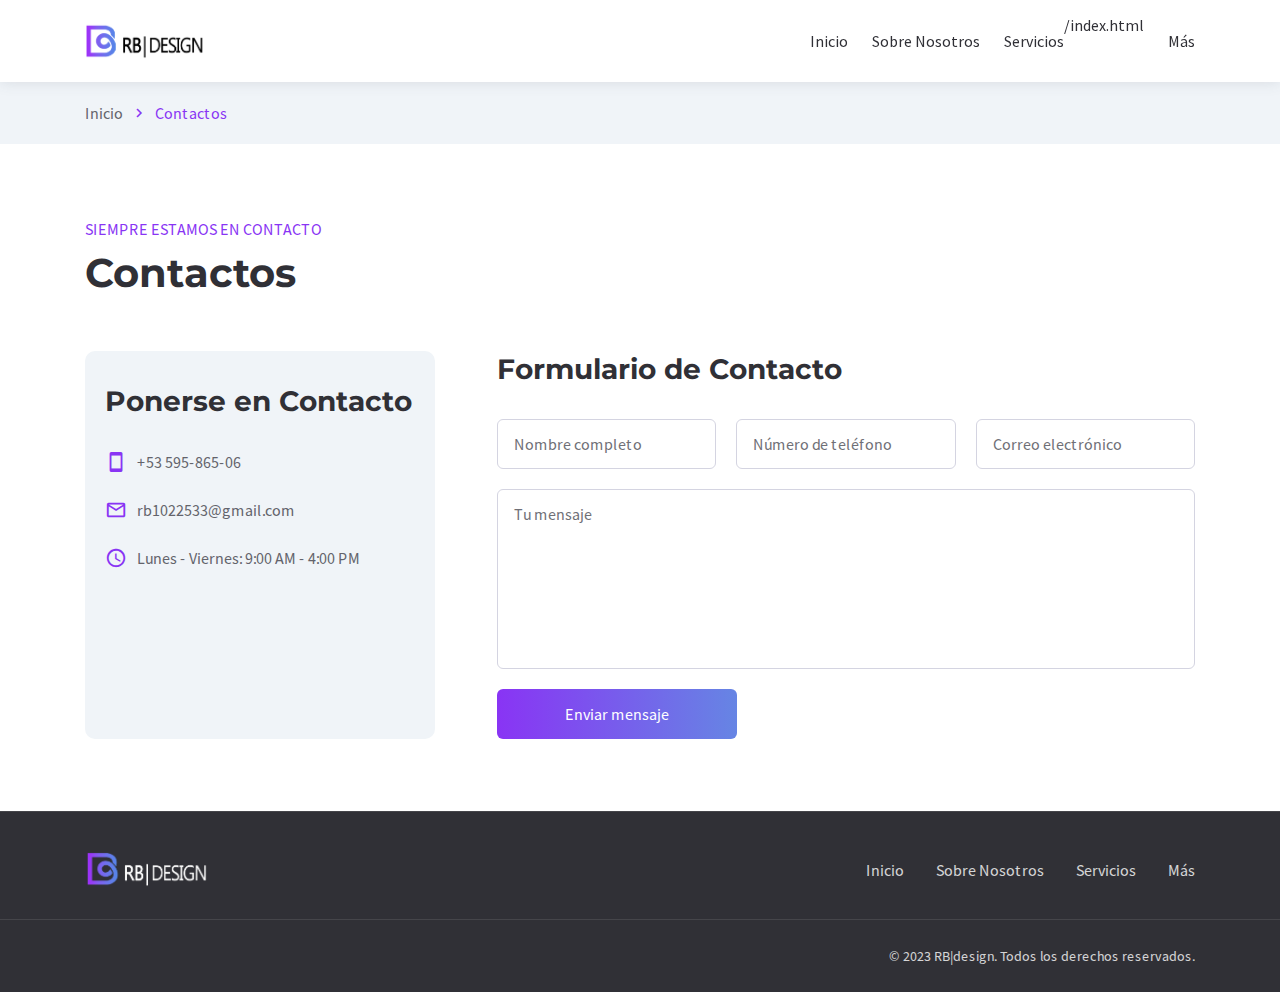
==== contacts.html @ 5618bf3a "prueba 6 enlaces" ====
<!DOCTYPE html><html lang="es">

<head>

    <meta charset="utf-8">

    <title>RB|design</title>

    <meta name="description" content="Description">
    <meta http-equiv="X-UA-Compatible" content="IE=edge">
    <meta name="viewport" content="width=device-width, initial-scale=1, maximum-scale=2">
        
    <link rel="icon" href="./assets/img/favicon/new_logo.png" type="image/x-icon"> 

    <link rel="stylesheet" href="assets/css/bootstrap-grid.css">
<link rel="stylesheet" href="assets/css/style.css">
    <link rel="preload" href="assets/fonts/source-sans-pro-v21-latin/source-sans-pro-v21-latin-regular.woff2" as="font" type="font/woff2" crossorigin>
<link rel="preload" href="assets/fonts/source-sans-pro-v21-latin/source-sans-pro-v21-latin-700.woff2" as="font" type="font/woff2" crossorigin>
<link rel="preload" href="assets/fonts/montserrat-v25-latin/montserrat-v25-latin-700.woff2" as="font" type="font/woff2" crossorigin>
<link rel="preload" href="assets/fonts/montserrat-v25-latin/montserrat-v25-latin-600.woff2" as="font" type="font/woff2" crossorigin>

<link rel="preload" href="assets/fonts/material-icons/material-icons.woff2" as="font" type="font/woff2" crossorigin>
<link rel="preload" href="assets/fonts/material-icons/material-icons-outlined.woff2" as="font" type="font/woff2" crossorigin>

</head>

<body>

	<main class="main">
		
		<div class="main-inner">

			<!-- Begin mobile main menu -->
<nav class="mmm">
    <div class="mmm-content">
        <ul class="mmm-list">
            <li>
                <a href="index.html">Inicio</a>
            </li>
            <li>
                <a href="https://rb1022533.github.io/rbdesign/index.html #nosotros">Sobre Nosotros</a>
            </li>
            <li>
                <a href="https://rb1022533.github.io/rbdesign/index.html #servicios">Servicios</a>
            </li>
            <!-- <li>
                <a href="./index.html #testimonios">Testimonios</a>
            </li> -->
            <!-- <li>
                <a href="tabs-and-accordions.html">Beneficios</a>
            </li> -->
            <li>
                <a href="https://rb1022533.github.io/rbdesign/index.html #más">Más</a>
            </li>
            <!-- <li>
                <a href="contacts.html">Contactos</a>
            </li> -->
        </ul>
    </div>
</nav><!-- End mobile main menu -->
<!-- <div class="bff">
    <div class="container">
        <div class="row">
            <div class="col">
                <div class="bff-container">
                    <p>Get Full-Featured <br class="d-sm-none"> PathSoft Template</p>
                    <div class="btn-group justify-content-center justify-content-md-start">
                        <a href="https://www.templatemonster.com/website-templates/pathsoft-it-solutions-for-your-business-services-website-template-83414.html?utm_campaign=blog_site_KovalWeb&utm_source=KovalWeb&utm_medium=referral&aff=KovalWeb" class="btn btn-border btn-with-icon btn-small ripple">
                            <span>HTML5</span>
                            <svg class="btn-icon-right" viewBox="0 0 13 9" width="13" height="9"><use xlink:href="assets/img/sprite.svg#arrow-right"></use></svg>
                        </a>
                        <a href="https://www.templatemonster.com/wordpress-themes/pathsoft-it-solutions-for-your-business-services-wordpress-theme-99496.html?utm_campaign=blog_site_KovalWeb&utm_source=KovalWeb&utm_medium=referral&aff=KovalWeb" class="btn btn-border btn-with-icon btn-small ripple">
                            <span>WordPress</span>
                            <svg class="btn-icon-right" viewBox="0 0 13 9" width="13" height="9"><use xlink:href="assets/img/sprite.svg#arrow-right"></use></svg>
                        </a>
                    </div>
                </div>
            </div>
        </div>
    </div>
</div> -->
<header class="header header-minimal">
    <nav class="header-fixed">
        <div class="container">
            <div class="row flex-nowrap align-items-center justify-content-between">
                <div class="col-auto header-fixed-col logo-wrapper">
                    <a href="index.html" class="logo" title="PathSoft">
                        <img src="./assets/img/new_logo_negro.png" width="115" height="36" alt="PathSoft">
                    </a>
                </div>
                <div class="col-auto col-xl col-static header-fixed-col d-none d-xl-block">
                    <div class="row flex-nowrap align-items-center justify-content-end">
                        <div class="col header-fixed-col d-none d-xl-block col-static">
                            <!-- Begin main menu -->
<nav class="main-mnu">
    <ul class="main-mnu-list">
        <li>
            <a href="index.html" data-title="Inicio">
                <span>Inicio</span>
            </a>
        </li>
        <li>
            <a href="https://rb1022533.github.io/rbdesign/index.html #nosotros" data-title="Sobre Nosotros">
                <span>Sobre Nosotros</span>
            </a>
        </li>
        <li>
            <a href="https://rb1022533.github.io/rbdesign/index.html #servicios" data-title="Servicios">
                <span>Servicios</span>
            </a>
        </li>/index.html
        <!-- <li>
            <a href="./index.html #testimonios" data-title="Testimonios">
                <span>Testimonios</span>
            </a>
        </li> -->
        <!-- <li>
            <a href="tabs-and-accordions.html" data-title="Beneficios">
                <span>Beneficios</span>
            </a>
        </li> -->
        <li>
            <a href="https://rb1022533.github.io/rbdesign/index.html #más" data-title="Más">
                <span>Más</span>
            </a>
        </li>
        <!-- <li>
            <a href="contacts.html" data-title="Contacts">
                <span>Contacts</span>
            </a>
        </li> -->
    </ul>
</nav><!-- End main menu -->
                        </div>
                    </div>
                </div>
                <div class="col-auto d-block d-xl-none header-fixed-col">
                    <div class="main-mnu-btn">
                        <span class="bar bar-1"></span>
                        <span class="bar bar-2"></span>
                        <span class="bar bar-3"></span>
                        <span class="bar bar-4"></span>
                    </div>
                </div>
            </div>
        </div>
    </nav>
</header>

			<!-- Begin bread crumbs -->
			<nav class="bread-crumbs">
				<div class="container">
					<div class="row">
						<div class="col-12">
							<ul class="bread-crumbs-list">
								<li>
									<a href="index.html">Inicio</a>
									<i class="material-icons md-18">chevron_right</i>
								</li>
								<li>Contactos</li>
							</ul>
						</div>
					</div>
				</div>
			</nav><!-- End bread crumbs -->

			<div class="section">
				<div class="container">
					<div class="row content-items">
						<div class="col-12">
							<div class="section-heading">
								<div class="section-subheading">Siempre estamos en contacto</div>
								<h1>Contactos</h1>
							</div>
						</div>
						<div class="col-xl-4 col-md-5 content-item">
							<div class="contact-info section-bgc">
								<h3>Ponerse en Contacto</h3>
								<ul class="contact-list">
									<!-- <li>
										<i class="material-icons material-icons-outlined md-22">location_on</i>
										<div class="footer-contact-info">
											<a href="https://goo.gl/maps/2Ygp5S2Ssm1G5o329">
												4730 Crystal Springs Dr, Los Angeles, CA
											</a>
										</div>
									</li> -->
									<li>
										<i class="material-icons material-icons-outlined md-22">smartphone</i>
										<div class="footer-contact-info">
											<a href="" class="formingHrefTel">+53 595-865-06</a>
											<!-- <a href="tel:+13238884554" class="formingHrefTel">+1 323-888-4554</a> -->
										</div>
									</li>
									<li>
										<i class="material-icons material-icons-outlined md-22">email</i>
										<div class="footer-contact-info">
											<a href="mailto:mail@example.com">rb1022533@gmail.com</a>
											<!-- <a href="mailto:info@example.com">info@example.com</a> -->
										</div>
									</li>
									<li>
										<i class="material-icons material-icons-outlined md-22">schedule</i>
										<div class="footer-contact-info"><p>Lunes - Viernes: 9:00 AM - 4:00 PM</p></div>
									</li>
								</ul>
							</div>
						</div>
						<div class="col-xl-8 col-md-7 content-item">
							<form action="https://formsubmit.co/rb1022533@gmail.com" method="POST"  class="form-submission contact-form contact-form-padding"> <!--enviar correo-->
								<!-- <input type="hidden" name="hidden" vahlue="Contact form"> -->
								<div class="row gutters-default">
									<div class="col-12">
										<h3>Formulario de Contacto</h3>
									</div>
									<div class="col-xl-4 col-sm-6 col-12">
										<div class="form-field">
											<label for="name" class="form-field-label"></label>
											<input type="text" class="form-field-input" name="name" placeholder="Nombre completo" autocomplete="off" id="name" required data-pristine-required-message="Debe rellenar este campo.">
										</div>
									</div>
									<div class="col-xl-4 col-sm-6 col-12">
										<div class="form-field">
											<label for="tel" class="form-field-label"></label>
											<input type="tel" class="form-field-input mask-phone" placeholder="Número de teléfono" name="tel"  autocomplete="off" id="tel" required data-pristine-required-message="Es necesario rellenar este campo.">
										</div>
									</div>
									<div class="col-xl-4 col-12">
										<div class="form-field">
											<label for="email" class="form-field-label"></label>
											<input type="email" class="form-field-input" placeholder="Correo electrónico" name="email" value="" autocomplete="off" id="email" required data-pristine-required-message="Es necesario rellenar este campo." data-pristine-email-message="Por favor introduzca una dirección válida">
										</div>
									</div>
									<div class="col-12">
										<div class="form-field">
											<label for="coments" class="form-field-label"></label>
											<textarea name="coments" placeholder="Tu mensaje" class="form-field-input" id="coments" cols="30" rows="6"></textarea>
										</div>
										<div class="form-btn">
											<!-- <button type="submit" class="btn btn-w240 ripple"><span>Enviar Mensaje</span></button> -->
                                            <input  type="submit" value="Enviar mensaje" class="btn btn-w240 ripple">
										</div>
									</div>
								</div>

                                <input type="hidden" name="_next" value="https://rb1022533.github.io/rbdesign/contacts.html">
                                <input type="hidden" name="_captcha" value="false">
                                
                                  
							</form>
						</div>
					</div>
				</div>
			</div>

			<!-- Begin map -->
			<!-- <div class="map">
				<iframe class="lazy" data-src="https://www.google.com/maps/embed?pb=!1m18!1m12!1m3!1d3302.1020346961877!2d-118.2916255847825!3d34.14373158058114!2m3!1f0!2f0!3f0!3m2!1i1024!2i768!4f13.1!3m3!1m2!1s0x80c2c0623fe71971%3A0xc829e89a5dcc767e!2zNDczMCBDcnlzdGFsIFNwcmluZ3MgRHIsIExvcyBBbmdlbGVzLCBDQSA5MDAyNywg0KHQv9C-0LvRg9GH0LXQvdGWINCo0YLQsNGC0Lgg0JDQvNC10YDQuNC60Lg!5e0!3m2!1suk!2sua!4v1621932036298!5m2!1suk!2sua"></iframe> -->
			</div><!-- End map -->

		</div>

		<!-- <div class="bff">
    <div class="container">
        <div class="row">
            <div class="col">
                <div class="bff-container">
                    <p>Get Full-Featured <br class="d-sm-none"> PathSoft Template</p>
                    <div class="btn-group justify-content-center justify-content-md-start">
                        <a href="https://www.templatemonster.com/website-templates/pathsoft-it-solutions-for-your-business-services-website-template-83414.html?utm_campaign=blog_site_KovalWeb&utm_source=KovalWeb&utm_medium=referral&aff=KovalWeb" class="btn btn-border btn-with-icon btn-small ripple">
                            <span>HTML5</span>
                            <svg class="btn-icon-right" viewBox="0 0 13 9" width="13" height="9"><use xlink:href="assets/img/sprite.svg#arrow-right"></use></svg>
                        </a>
                        <a href="https://www.templatemonster.com/wordpress-themes/pathsoft-it-solutions-for-your-business-services-wordpress-theme-99496.html?utm_campaign=blog_site_KovalWeb&utm_source=KovalWeb&utm_medium=referral&aff=KovalWeb" class="btn btn-border btn-with-icon btn-small ripple">
                            <span>WordPress</span>
                            <svg class="btn-icon-right" viewBox="0 0 13 9" width="13" height="9"><use xlink:href="assets/img/sprite.svg#arrow-right"></use></svg>
                        </a>
                    </div>
                </div>
            </div>
        </div>
    </div>
</div> -->

<!-- Begin footer -->
<footer class="footer footer-minimal">
    <div class="footer-main">
        <div class="container">
            <div class="row items align-items-center">
                <div class="col-lg-3 col-md-4 col-12 item">
                    <div class="widget-brand-info">
                        <div class="widget-brand-info-main">
                            <a href="index.html" class="logo" title="PathSoft">
                                <img data-src="assets/img/logo-white.svg" class="lazy" width="133" height="36" src="assets/img/new_logo_blanco.png" alt="PathSoft" data-loaded="true" style="opacity: 1;">
                            </a>
                        </div>
                    </div>
                </div>
                <div class="col-md item">
                    <div class="footer-item">
                        <nav class="footer-nav">
                            <ul class="footer-mnu footer-mnu-line">
                                <li><a href="./index.html" class="hover-link" data-title="inicio"><span>Inicio</span></a></li>
                                <li><a href="https://rb1022533.github.io/rbdesign/index.html #nosotros" class="hover-link" data-title="Sobre Nosotros"><span>Sobre Nosotros</span></a></li>
                                <li><a href="https://rb1022533.github.io/rbdesign/index.html #servicios" class="hover-link" data-title="Servicios"><span>Servicios</span></a></li>
                                <!-- <li><a href="./index.html #testimonios" class="hover-link" data-title="Testimonios"><span>Testimonios</span></a></li> -->
                                <!-- <li><a href="./index.html #beneficios" class="hover-link" data-title="Beneficios"><span>Beneficios</span></a></li> -->
                                <li><a href="https://rb1022533.github.io/rbdesign/index.html #más" class="hover-link" data-title="Más"><span>Más</span></a></li>
                                <!-- <li><a href="#!" class="hover-link" data-title="Contactos"><span>Contactos</span></a></li> -->
                            </ul>
                        </nav>
                    </div>
                </div>
            </div>
        </div>
    </div>
    <div class="footer-bottom">
        <div class="container">
            <div class="row justify-content-between items">
                <div class="col-md-auto col-12 item">
                    <!-- <nav class="footer-links">
                        <ul>
                            <li><a href="terms-and-conditions.html">Términos y condiciones</a></li>
                            <li><a href="privacy-policy.html">Política de privacidad</a></li>
                        </ul>
                    </nav> -->
                </div>
                <div class="col-md-auto col-12 item">
                    <div class="copyright">© 2023 RB|design. Todos los derechos reservados.</div>
                </div>
            </div>
        </div>
    </div>
</footer><!-- End footer -->

	</main><!-- End main -->

	<script src="assets/libs/jquery/jquery.min.js"></script>
<script src="assets/libs/lozad/lozad.min.js"></script>
<script src="assets/libs/device/device.js"></script>
<script src="assets/libs/spincrement/jquery.spincrement.min.js"></script>
<script src="assets/libs/pristine/pristine.min.js"></script>
<script src="assets/js/custom.js"></script>
<!-- <script src="assets/js/forms.js"></script> -->

</body>
</html>
---- assets/css/style.css ----
/*   ofrecemos
Theme Name: psFree
Theme URI: 
Author: Koval Web
Author URI: https://www.templatemonster.com/vendors/kovalweb
Description: The Template is created for web template
Tags: html5, css3, sass, gulp, bootstrap grid
Version: 2.0.0
*/
:root {
    --font-family: "Source Sans Pro";
    --font-size: 16px;
    --font-weight: 400;
    --font-style: normal;
    --line-height: 1.625;
    --heading-font-family: "Montserrat";
    --heading-font-size: 2.5rem;
    --heading-line-height: 1.3;
    --heading-font-weight: 700;
    --accent-color: #8934f4;
    --el-gradient-start: #8934f4;
    --el-gradient-end: #6685e4;
    --background-color: #ffffff;
    --background-secondary-color: #F0F4F8;
    --text-primary: #303036;
    --text-secondary: #63636b;
    --border-color: #D4D4E1;
    --placeholder-color: #6F6F76;
    --error-color: #ff3d0d;
    --alert-primary: #6685e4;
    --alert-success: #1CAB55;
    --alert-danger: #E91C1C;
    --alert-warning: #C79C00;
    --el-border-radius: 10px;
    --el-border-radius-min: 6px;
    --el-box-shadow: 2px 4px 20px 1px rgba(45, 45, 45, 0.13);
    --header-box-shadow: 0px 0px 14px 0px rgba(77, 82, 94, 0.15);
}

/* === CSS Table Of Content

1. Content
    1.1 Fonts
    1.2 Base
    1.3 Tables
    1.4 Typography
2. General
3. Components
    3.1 Accordion
    3.2 Breadcrumb
    3.3 Buttons
    3.4 Forms
    3.5 Icons
    3.6 Pagination
    3.7 Tabs
4. Widgets
    4.1 Brand info
5. Bloks
    5.1 Intro
    5.2 Icon items
    5.3 Items of numbers
    5.4 Counters
    5.5 Reviews
    5.6 News
    5.7 Brands
    5.8 Contact
6. Layouts
    6.1 Header
    6.2 Section
    6.3 Footer
7. Media

=== */
/* === 1. Content === */
/* 1.1 Fonts */

*{
    scroll-behavior: smooth;
}
@font-face {
    font-family: "Source Sans Pro";
  font-style: normal;
  font-weight: 400;
  font-display: swap;
  src: url("../fonts/source-sans-pro-v21-latin/source-sans-pro-v21-latin-regular.woff2") format("woff2");
}

@font-face {
    font-family: "Source Sans Pro";
  font-style: normal;
  font-weight: 700;
  font-display: swap;
  src: url("../fonts/source-sans-pro-v21-latin/source-sans-pro-v21-latin-700.woff2") format("woff2");
}

@font-face {
    font-family: "Montserrat";
  font-style: normal;
  font-weight: 600;
  font-display: swap;
  src: url("../fonts/montserrat-v25-latin/montserrat-v25-latin-600.woff2") format("woff2");
}

@font-face {
    font-family: "Montserrat";
  font-style: normal;
  font-weight: 700;
  font-display: swap;
  src: url("../fonts/montserrat-v25-latin/montserrat-v25-latin-700.woff2") format("woff2");
}

@font-face {
    font-family: "Material Icons";
  font-style: normal;
  font-weight: 400;
  font-display: swap;
  src: url("../fonts/material-icons/material-icons.woff2") format("woff2");
}

@font-face {
    font-family: "Material Icons Outlined";
  font-style: normal;
  font-weight: 400;
  font-display: swap;
  src: url("../fonts/material-icons/material-icons-outlined.woff2") format("woff2");
}

/* 1.2 Base */
* {
    box-sizing: border-box;
}

*:before, *:after {
    box-sizing: border-box;
}

html {
    font-size: var(--font-size);
}

html, body {
    min-height: 100%;
}

h1 {
  animation: bounceInLeft; 
  animation-duration: 1s;

}

body {
    font-size: 1rem;
    width: 100%;
    min-width: 320px;
    line-height: var(--line-height);
    font-family: var(--font-family);
    font-weight: var(--font-weight);
    font-style: var(--font-style);
    overflow-x: hidden;
    color: var(--text-primary);
    margin: 0;
    padding: 0;
    opacity: 1;
    background-color: var(--background-color);
}

body.overflow-hidden {
    overflow: hidden;
}

.main {
    position: relative;
    margin: 0;
    padding: 0;
    min-height: 100vh;
    height: 100%;
    width: 100%;
    max-width: 1920px;
    margin: 0 auto;
    display: flex;
    flex-direction: column;
    opacity: 1;
    box-shadow: var(--el-box-shadow);
    visibility: hidden;
    opacity: 0;
}

.main.main-visible {
    visibility: visible;
    opacity: 1;
}

.main-inner {
    flex: 1 0 auto;
    overflow: hidden;
}

.footer {
    flex: 0 0 auto;
}

header ul, header ol, footer ul, footer ol, aside ul, aside ol, nav ul, nav ol {
    list-style: none;
    margin: 0;
    padding: 0;
}

a {
    color: var(--accent-color);
    text-decoration: underline;
    transition: all 0.2s;
}

a:hover {
    text-decoration: none;
    color: var(--accent-color);
}

code {
    font-size: 87.5%;
    color: #e83e8c;
    word-break: break-word;
}

/* 1.3 Tables */
table {
    width: 100%;
    border-collapse: collapse;
    text-align: left;
    border-bottom: 1px solid var(--border-color);
}

table.table-border {
    border: 1px solid var(--border-color);
}

table.table-border td {
    border-right: 1px solid var(--border-color);
}

table.table-secondary tr:nth-child(even) {
    background-color: transparent;
}

table.table-secondary tbody tr {
    border-bottom: 1px solid var(--border-color);
    transition: all 0.2s;
}

table.table-secondary tbody tr:first-child {
    border-top: 1px solid var(--border-color);
}

table.table-secondary tbody tr:hover {
    background-color: var(--background-secondary-color);
}

table.table-bordered tr:nth-child(even) {
    background-color: transparent;
}

table.table-bordered td {
    border: 1px solid var(--border-color);
}

table.table-bordered thead tr th {
    color: var(--text-primary);
    border: 1px solid var(--border-color);
}

table td, table th {
    padding: 1rem;
}

table tr:nth-child(even) {
    background-color: var(--background-secondary-color);
}

table thead tr {
    border-bottom: 1px solid var(--border-color);
}

table thead tr th {
    font-weight: bold;
    font-size: 1rem;
}

table tfoot {
    font-weight: 600;
}

@media only screen and (max-width: 767.98px), only screen and (min-width: 567px) and (max-width: 900px) and (orientation: landscape) {
    .table-responsive {
        position: relative;
        width: 100%;
        overflow-y: auto;
    }

    .table-responsive table {
        width: 650px;
    }

    .table-responsive-outer {
        position: relative;
    }

    .table-responsive-outer::after {
        content: "";
        position: absolute;
        top: 0;
        right: 0;
        width: 0.625rem;
        height: 100%;
        background-image: linear-gradient(0deg, rgba(255, 255, 255, 0.3), #fff);
    }

    .table-container::-webkit-scrollbar {
        -webkit-appearance: none;
        width: 0.875rem;
        height: 0.875rem;
    }

    .table-container::-webkit-scrollbar-thumb {
        border-radius: var(--el-border-radius);
        border: 3px solid #fff;
        background-color: rgba(0, 0, 0, 0.3);
    }
}

/* 1.4 Typography */
h1, h2, h3, h4, h5, h6 {
    font-family: var(--heading-font-family);
    font-weight: var(--heading-font-weight);
    line-height: var(--heading-line-height);
    padding: 0;
    margin: 0 0 2rem 0;
}

h1 {
    font-size: 2.5rem;
}

h2 {
    font-size: 2rem;
}

h3 {
    font-size: 1.75rem;
}

h4 {
    font-size: 1.5rem;
}

h5 {
    font-size: 1.25rem;
}

h6 {
    font-size: 1.125rem;
}

p {
    margin: 0 0 2rem 0;
}

hr {
    border: none;
    border-top: 1px solid var(--border-color);
}

mark {
    padding: .2em;
    background-color: var(--accent-color);
    color: var(--background-color);
}

small {
    font-size: 0.85rem;
}

blockquote {
    padding: 0 0 0 1.25em;
    margin: 0;
    font-style: italic;
    color: var(--text-secondary);
    border-left: 3px solid var(--accent-color);
}

blockquote p {
    margin-bottom: 0 !important;
}

blockquote footer {
    color: var(--accent-color);
    font-style: normal;
    padding-top: 0.8em;
}

.content h2, .content h3, .content h4, .content h5, .content h6,
.entry-content h2,
.entry-content h3,
.entry-content h4,
.entry-content h5,
.entry-content h6 {
    margin-top: 2.5rem;
}

.content h2:first-child, .content h3:first-child, .content h4:first-child, .content h5:first-child, .content h6:first-child,
  .entry-content h2:first-child,
  .entry-content h3:first-child,
  .entry-content h4:first-child,
  .entry-content h5:first-child,
  .entry-content h6:first-child {
    margin-top: 0;
}

.content ul, .content ol,
.entry-content ul,
.entry-content ol {
    list-style: none;
    margin: 0;
    padding: 0;
}

.content ul li, .content ol li,
  .entry-content ul li,
  .entry-content ol li {
    position: relative;
    margin-bottom: 0.625rem;
    padding-left: 1.75rem;
}

.content ul li::before, .content ol li::before,
    .entry-content ul li::before,
    .entry-content ol li::before {
    position: absolute;
    left: 0;
    display: inline-flex;
    color: var(--accent-color);
    line-height: var(--line-height);
    min-width: 1.25rem;
    margin-right: 0.5rem;
}

.content ul li::before,
.entry-content ul li::before {
    content: "\e5ca";
    top: -0.125rem;
    font-family: 'Material Icons';
    font-size: 1.125rem;
    height: calc(1rem * var(--line-height));
    min-width: 1.5rem;
}

.content ul li > *,
.entry-content ul li > * {
    display: inline-flex;
}

.content ol,
.entry-content ol {
    counter-reset: item;
}

.content ol li::before,
  .entry-content ol li::before {
    content: counter(item) ".";
    counter-increment: item;
}

.content img,
.entry-content img {
    display: block;
    max-width: 100%;
    height: auto;
    border-radius: var(--el-border-radius);
}

.content > *,
.entry-content > * {
    margin-bottom: 2rem !important;
}

.content > *:last-child,
  .entry-content > *:last-child {
    margin-bottom: 0;
}

@media only screen and (max-width: 767.98px), only screen and (min-width: 567px) and (max-width: 900px) and (orientation: landscape) {
    h1 {
        font-size: 2rem;
    }

    h2 {
        font-size: 1.75rem;
    }

    h3 {
        font-size: 1.5rem;
    }

    h4 {
        font-size: 1.25rem;
    }

    h5 {
        font-size: 1.125rem;
    }
}

/* 2 General */
.litems {
    margin-bottom: calc(0px - (var(--bs-gutter-x) + var(--bs-gutter-x)/2 ));
}

.litem {
    margin-bottom: calc(var(--bs-gutter-x) + var(--bs-gutter-x)/2);
}

.items {
    margin-bottom: calc(0px - var(--bs-gutter-x));
}

.item {
    margin-bottom: var(--bs-gutter-x);
}

.item-style {
    position: relative;
    background-color: var(--background-color);
    border-radius: var(--el-border-radius);
    overflow: hidden;
    color: var(--text-primary);
    height: 100%;
    transition: box-shadow 0.2s;
}

.item-style:hover {
    box-shadow: var(--el-box-shadow);
}

.item-style:hover::after {
    border-color: transparent;
}

.item-style::after {
    content: "";
    position: absolute;
    left: 0;
    top: 0;
    width: 100%;
    height: 100%;
    border-radius: var(--el-border-radius);
    border: 1px solid var(--border-color);
    overflow: hidden;
    pointer-events: none;
    transition: border-color 0.2s;
    z-index: 1;
}

.item-border-radius {
    border-radius: var(--el-border-radius);
    overflow: hidden;
}

.item-bordered {
    border: 1px solid var(--border-color);
}

.el {
    --el-custom-size: 100%;
    position: relative;
    display: block;
    width: 100%;
    overflow: hidden;
}

.el::after {
    content: "";
    float: left;
    margin-top: 100%;
}

.el.el-3x4::after {
    margin-top: 133.33333%;
}

.el.el-4x3::after {
    margin-top: 75%;
}

.el.el-4x5::after {
    margin-top: 125%;
}

.el.el-5x4::after {
    margin-top: 80%;
}

.el.el-16x9::after {
    margin-top: 56.25%;
}

.el.el-9x16::after {
    margin-top: 177.7777%;
}

.el.el-2x1::after {
    margin-top: 50%;
}

.el.el-custom::after {
    margin-top: var(--el-custom-size);
}

.el-absolute {
    position: absolute;
    left: 0;
    top: 0;
    width: 100%;
    height: 100%;
}

.item-wide {
    height: 33.75rem;
}

.img-style {
    border-radius: var(--el-border-radius);
    overflow: hidden;
}

.img-style img {
    margin: 0;
}

.img-style-min {
    border-radius: calc(var(--el-border-radius) * 0.6);
}

.img-cover {
    display: block;
    width: 100%;
    height: 100%;
    -o-object-fit: cover;
    object-fit: cover;
}

.img-responsive {
    display: block;
    max-width: 100%;
    height: auto;
}

.item-heading,
.item-heading-middle,
.item-heading-large {
    font-family: var(--heading-font-family);
    font-size: 1.125rem;
    font-weight: var(--heading-font-weight);
}

.item-heading a,
  .item-heading-middle a,
  .item-heading-large a {
    text-decoration: none;
    color: var(--text-primary);
}

.item-heading a:hover,
    .item-heading-middle a:hover,
    .item-heading-large a:hover {
    color: var(--accent-color);
}

.item-heading-middle {
    font-size: 1.25rem;
}

.item-heading-large {
    font-size: 1.5rem;
}

.widget-heading {
    margin-bottom: 1.25rem;
}

.item-border-radius {
    border-radius: var(--el-border-radius);
    overflow: hidden;
}

.item-text-row {
    white-space: nowrap;
    text-overflow: ellipsis;
    overflow: hidden;
}

.item-text-row-2 {
    display: -webkit-box;
    -webkit-line-clamp: 2;
    -webkit-box-orient: vertical;
    overflow: hidden;
}

.item-text-row-3 {
    display: -webkit-box;
    -webkit-line-clamp: 3;
    -webkit-box-orient: vertical;
    overflow: hidden;
}

.content-items {
    margin-bottom: -3.5rem;
}

.content-item {
    margin-bottom: 3.5rem;
}

.el-ripple {
    --ripple-width: 100%;
    --ripple-time: 0.4s;
    position: relative;
    overflow: hidden;
    transition: all var(--ripple-time);
}

.el-ripple .el-ripple-circle {
    content: "";
    position: absolute;
    display: block;
    width: 0;
    height: 0;
    border-radius: 50%;
    background: var(--el-gradient-start);
    transform: translate(-50%, -50%);
    transition: width var(--ripple-time), padding-top var(--ripple-time);
    z-index: 0;
}

.el-ripple span, .el-ripple div, .el-ripple i {
    position: relative;
    z-index: 1;
}

.el-ripple:hover {
    color: var(--background-color);
}

.el-ripple:hover .el-ripple-circle {
    width: calc(var(--ripple-width) * 3);
    padding-top: calc(var(--ripple-width) * 3);
}

.list-style-none {
    list-style: none;
    padding: 0;
    margin: 0;
}

.text-center {
    text-align: center;
}

.text-right {
    text-align: right;
}

.text-justify {
    text-align: justify;
}

.text-secondary {
    color: var(--text-secondary);
}

.d-flex {
    display: flex;
    flex-wrap: wrap;
}

.gutters-default {
    margin-right: -0.625rem;
    margin-left: -0.625rem;
}

.gutters-default > .col,
  .gutters-default > [class*="col-"] {
    padding-right: 0.625rem;
    padding-left: 0.625rem;
}

.gutters-20 {
    margin-right: -0.625rem;
    margin-left: -0.625rem;
}

.gutters-20 > .col,
  .gutters-20 > [class*="col-"] {
    padding-right: 0.625rem;
    padding-left: 0.625rem;
}

.gutters-10 {
    margin-right: -0.3125rem;
    margin-left: -0.3125rem;
}

.plus{
    font-weight: 600;
    color: var(--accent-color);
}

.gutters-10 > .col,
  .gutters-10 > [class*="col-"] {
    padding-right: 0.3125rem;
    padding-left: 0.3125rem;
}

.flex-nowrap {
    flex-wrap: nowrap;
}

.bff {
    display: block;
    padding: 1rem 0;
    background: linear-gradient(to right, var(--el-gradient-start) 0%, var(--el-gradient-end) 100%);
    color: var(--background-color);
    text-decoration: none;
}

.bff:hover {
    color: var(--background-color);
}

.bff-container {
    text-align: center;
}

.bff-container p {
    font-family: var(--heading-font-family);
    font-size: 1.125rem;
    margin: 0 0 0.5rem 0;
    font-weight: 600;
    text-transform: uppercase;
}

/* Animación */
              
              
.bounce {
    animation-name: bounce;
    animation-duration: 2s;
    animation-iteration-count: infinite;
  }
  
  @keyframes bounce {
      0% {transform: translateY(0);}
      50% {transform: translateY(-10px);}
      100% {transform: translateY(0);}
  }
              
            

.bff-container .btn.btn-border {
    color: var(--background-color);
    fill: var(--background-color);
}

.bff-container .btn.btn-border::before {
    border-color: var(--background-color);
}

/* === 3. Components === */
/* 3.1 Accordion */
.accordion {
    color: var(--text-secondary);
}

.accordion.accordion-clear {
    margin-bottom: -1rem;
}

.accordion-list {
    list-style: none;
    margin: 0;
    padding: 0;
}

.section-bgc .accordion-item {
    background-color: var(--background-color);
}

.accordion-item {
    display: block;
    border-radius: var(--el-border-radius);
    background-color: var(--background-secondary-color);
    overflow: hidden;
    margin-bottom: 1rem;
}

.accordion-item.active .accordion-trigger::before {
    transform: rotate(0);
}

.accordion-trigger {
    position: relative;
    cursor: pointer;
    padding: 1.25rem 3.125rem 1.25rem 1.25rem;
    color: var(--text-primary);
    line-height: 1.2;
}

.accordion-trigger::after, .accordion-trigger::before {
    content: "";
    position: absolute;
    right: 1.25rem;
    top: 50%;
    width: 0.875rem;
    height: 2px;
    background-color: var(--accent-color);
    margin-top: -1px;
    transition: all 0.3s;
}

.accordion-trigger::before {
    transform: rotate(90deg);
}

.accordion-content {
    display: none;
    padding: 1.25rem;
    border-top: 1px solid var(--border-color);
}

/* 3.2 Breadcrumb */
.bread-crumbs {
    position: relative;
    padding: 1.125rem 0;
    background-color: var(--background-secondary-color);
}

.bread-crumbs-list {
    position: relative;
    display: flex;
    font-size: 1rem;
    overflow: hidden;
    color: var(--accent-color);
}

.bread-crumbs-list li {
    position: relative;
    margin-right: 2rem;
    white-space: nowrap;
}

.bread-crumbs-list li:last-child {
    margin-right: 0;
}

.bread-crumbs-list li:last-child i {
    display: none;
}

.bread-crumbs-list li:last-child a {
    color: var(--accent-color);
    text-decoration: none;
    pointer-events: none;
}

.bread-crumbs-list li a {
    text-decoration: none;
    color: var(--text-secondary);
}

.bread-crumbs-list li a:hover {
    text-decoration: underline;
}

.bread-crumbs-list li i {
    position: absolute;
    top: 50%;
    right: -1.5625rem;
    margin-top: -0.5625rem;
}

/* 3.3 Buttons */
.btn-group {
    display: flex;
    flex-wrap: wrap;
    align-items: flex-start;
    margin: 0 0 -1.25rem -1.25rem;
}

.btn-group > * {
    display: block;
    margin: 0 0 1.25rem 1.25rem;
}

.btn {
    --ripple-width: 100%;
    --ripple-time: 0.4s;
    position: relative;
    display: inline-block;
    text-align: center;
    font-size: 1rem;
    font-weight: var(--font-weight);
    font-family: var(--font-family);
    line-height: var(--line-height);
    color: var(--background-color);
    fill: var(--background-color);
    background: var(--el-gradient-end);
    background: linear-gradient(to right, var(--el-gradient-start) 0%, var(--el-gradient-end) 100%);
    text-decoration: none;
    padding: 0.75em 1.75em;
    border-radius: var(--el-border-radius-min);
    outline: none;
    border: none;
    cursor: pointer;
    overflow: hidden;
    transition: color var(--ripple-time), fill var(--ripple-time);
}

.btn > i, .btn > span, .btn > svg, .btn > img {
    position: relative;
    z-index: 1;
}

.btn > img {
    width: 1.375rem;
    height: 1.375rem;
}

.btn .el-ripple-circle {
    content: "";
    position: absolute;
    display: block;
    width: 0;
    height: 0;
    border-radius: 50%;
    background: var(--el-gradient-start);
    transform: translate(-50%, -50%);
    transition: width var(--ripple-time), padding-top var(--ripple-time);
    z-index: 0;
}

.btn.btn-w240 {
    min-width: 15rem;
}

.btn.btn-wide {
    display: block;
    width: 100%;
}

.btn.btn-small {
    font-size: 0.875rem;
}

.btn.btn-small.btn-with-icon > svg {
    width: 0.8125rem;
    min-width: 0.8125rem;
    height: 0.8125rem;
}

              
              
.wobble {
    animation-name: wobble;
    animation-duration: 2s;
    animation-iteration-count: infinite;
  }
  
  @keyframes wobble {
    0% {transform: translateX(0) rotate(0deg);}
    15% {transform: translateX(-30px) rotate(-5deg);}
    30% {transform: translateX(15px) rotate(3deg);}
    45% {transform: translateX(-15px) rotate(-3deg);}
    60% {transform: translateX(9px) rotate(2deg);}
    75% {transform: translateX(-6px) rotate(-1deg);}
    100% {transform: translateX(0) rotate(0deg);}
  }
              
            

.btn.btn-small > img {
    width: 1.25rem;
    height: 1.25rem;
}

.btn.btn-border {
    background: transparent;
    color: var(--text-primary);
    fill: var(--text-primary);
}

.btn.btn-border:hover {
    background: none;
    color: var(--background-color);
}

.btn.btn-border::before {
    content: "";
    position: absolute;
    left: 0;
    top: 0;
    width: 100%;
    height: 100%;
    border: 1px solid var(--accent-color);
    border-radius: var(--el-border-radius-min);
    overflow: hidden;
}

.btn.btn-border .el-ripple-circle { /*cta*/
    background: linear-gradient(to right, var(--accent-color), var(--el-gradient-end));
}

.btn.btn-with-icon {
    display: flex;
    align-items: center;
    justify-content: center;
    margin-top: 45px;
}

.btn.btn-with-icon > svg {
    width: 0.875rem;
    height: 0.875rem;
}

.btn.btn-with-icon .btn-icon-right {
    margin-left: 0.5rem;
}

.btn.btn-with-icon .btn-icon-left {
    margin-right: 0.5rem;
}

.btn:focus {
    outline: none;
}

.btn:hover {
    color: var(--background-color);
    fill: var(--background-color);
}

.btn:hover .el-ripple-circle {
    width: calc(var(--ripple-width) * 2.5);
    padding-top: calc(var(--ripple-width) * 2.5);
}

.ripple {
    position: relative;
    overflow: hidden;
}

.ripple-effect {
    display: inline-block;
    position: absolute;
    top: 0;
    left: 0;
    width: 0.25rem;
    height: 0.25rem;
    background-color: rgba(255, 255, 255, 0.3);
    border-radius: 50%;
    animation: ripple 1s ease forwards;
    z-index: 3;
}

@keyframes ripple {
    0% {
        transform: none;
    }

    100% {
        transform: scale(250);
    }
}

.hl-list li.active > .hover-link {
    pointer-events: none;
}

.hl-list li.active > .hover-link > span {
    transform: translateY(100%);
}

.hl-list li.active > .hover-link::after {
    transform: translateY(0);
}

.hl-list li.open > .hover-link > span {
    transform: translateY(100%);
}

.hl-list li.open > .hover-link::after {
    transform: translateY(0);
}

.hover-link {
    position: relative;
    overflow: hidden;
    display: block;
    text-decoration: none;
    color: var(--text-primary);
}

.hover-link::after {
    content: attr(data-title);
    position: absolute;
    left: 0;
    top: 0;
    display: block;
    width: 100%;
    transform: translateY(-100%);
    transition: all 0.4s;
    color: var(--accent-color);
}

.hover-link > span {
    display: block;
    transform: translateY(0);
    transition: all 0.4s;
}

.hover-link:hover > span, .hover-link.active > span {
    transform: translateY(100%);
}

.hover-link:hover::after, .hover-link.active::after {
    transform: translateY(0);
}

.btn-top {
    position: fixed;
    right: 15px;
    bottom: -5rem;
    width: 2.5rem;
    height: 2.5rem;
    display: flex;
    border-radius: var(--el-border-radius-min);
    border: 1px solid var(--border-color);
    background: var(--background-color);
    z-index: 98;
    fill: var(--accent-color);
    transition: all 0.2s;
    cursor: pointer;
    opacity: 0;
    visibility: hidden;
}

.btn-top.active {
    opacity: 1;
    visibility: visible;
    bottom: 15px;
}

.btn-top:hover {
    border-color: var(--accent-color);
    fill: var(--accent-color);
}

.btn-top > svg {
    width: 0.875rem;
    height: 0.625rem;
    margin: auto;
    transform: rotate(-90deg);
}

/* 3.4 Forms */
*::-webkit-input-placeholder,
*::placeholder {
    color: var(--placeholder-color);
    opacity: 1;
}

input[type="text"],
input[type="email"],
input[type="tel"],
input[type="password"],
input[type="number"],
input[type="search"],
input[type="url"],
input[type="date"],
input[type="month"],
input[type="week"],
input[type="time"],
input[type="datetime-local"],
input[type="file"],
textarea {
    display: block;
    font-size: 1rem;
    font-family: var(--font-family);
    font-weight: var(--font-weight);
    width: 100%;
    padding: calc(0.75em - 1px) 1rem;
    margin-bottom: 1rem;
    line-height: var(--line-height);
    border-radius: var(--el-border-radius-min);
    border: 1px solid var(--border-color);
    background-color: transparent;
    outline: none;
    color: var(--text-primary);
    box-shadow: none;
    -webkit-appearance: none;
    -moz-appearance: none;
    appearance: none;
    transition: all 0.2s;
}

input[type="text"]:focus,
  input[type="email"]:focus,
  input[type="tel"]:focus,
  input[type="password"]:focus,
  input[type="number"]:focus,
  input[type="search"]:focus,
  input[type="url"]:focus,
  input[type="date"]:focus,
  input[type="month"]:focus,
  input[type="week"]:focus,
  input[type="time"]:focus,
  input[type="datetime-local"]:focus,
  input[type="file"]:focus,
  textarea:focus {
    border-color: var(--accent-color);
}

input[type="text"]:disabled,
  input[type="email"]:disabled,
  input[type="tel"]:disabled,
  input[type="password"]:disabled,
  input[type="number"]:disabled,
  input[type="search"]:disabled,
  input[type="url"]:disabled,
  input[type="date"]:disabled,
  input[type="month"]:disabled,
  input[type="week"]:disabled,
  input[type="time"]:disabled,
  input[type="datetime-local"]:disabled,
  input[type="file"]:disabled,
  textarea:disabled {
    background-color: var(--background-secondary-color);
}

textarea {
    height: auto;
    resize: none;
}

.form-fields {
    margin-bottom: -1.25rem;
}

.form-field {
    position: relative;
    margin-bottom: 1.25rem;
}

.form-field.error input,
  .form-field.error textarea {
    border-color: var(--error-color);
}

.form-field input[type="text"],
  .form-field input[type="email"],
  .form-field input[type="tel"],
  .form-field input[type="password"],
  .form-field input[type="number"],
  .form-field input[type="search"],
  .form-field input[type="url"],
  .form-field input[type="date"],
  .form-field input[type="month"],
  .form-field input[type="week"],
  .form-field input[type="time"],
  .form-field input[type="datetime-local"],
  .form-field input[type="file"],
  .form-field textarea,
  .form-field .form-field-label {
    margin: 0;
}

.form-field.form-field-m0 {
    margin: 0;
}

.form-field.focus .form-field-label {
    opacity: 0;
    visibility: hidden;
    transform: translateX(1rem);
}

.form-field div.error {
    position: absolute;
    right: 0.3125rem;
    top: 0.3125rem;
    color: var(--error-color);
    font-size: 0.75rem;
    line-height: 1;
}

.form-field.form-field-checkbox div.error {
    position: absolute;
    right: initial;
    left: 0;
    top: -0.875rem;
    color: var(--error-color);
    font-size: 0.75rem;
    line-height: 1;
}

.form-field input.error,
  .form-field textarea.error {
    border-color: var(--error-color);
}

.form-field small {
    color: var(--text-secondary);
}

.input-states-labelled {
    display: block;
}

.form-field-group {
    position: relative;
}

.form-field-group.focus .form-field-label {
    opacity: 0;
    visibility: hidden;
    transform: translateX(1rem);
}

.required {
    color: var(--error-color);
}

.form-field-label {
    font-size: 1rem;
    position: absolute;
    left: 0;
    top: 0;
    width: 100%;
    pointer-events: none;
    color: var(--placeholder-color);
    padding: calc(0.75em - 1px) 1rem;
    transition: all 0.2s;
    border: 1px solid transparent;
    opacity: 1;
    visibility: visible;
    transform: none;
}

.form-btn {
    display: flex;
}

.form-btn.form-btn-wide .btn {
    width: 100%;
}

.form-btn .btn {
    display: block;
}

/* 3.5 Icons */
.material-icons {
    font-family: 'Material Icons';
    font-weight: normal;
    font-style: normal;
    line-height: 1;
    letter-spacing: normal;
    text-transform: none;
    display: inline-block;
    white-space: nowrap;
    word-wrap: normal;
    direction: ltr;
    -webkit-font-smoothing: antialiased;
    font-size: 1rem;
    height: 1rem;
    width: 1rem;
}

.material-icons.material-icons-outlined {
    font-family: 'Material Icons Outlined';
}

.material-icons.md-18 {
    font-size: 1.125rem;
    width: 1.125rem;
    height: 1.125rem;
}

.material-icons.md-20 {
    font-size: 1.25rem;
    width: 1.25rem;
    height: 1.25rem;
}

.material-icons.md-22 {
    font-size: 1.375rem;
    width: 1.375rem;
    height: 1.375rem;
}

.material-icons.md-24 {
    font-size: 1.5rem;
    width: 1.5rem;
    height: 1.5rem;
}

.material-icons.md-26 {
    font-size: 1.625rem;
    width: 1.625rem;
    height: 1.625rem;
}

.material-icons.md-28 {
    font-size: 1.75rem;
    width: 1.75rem;
    height: 1.75rem;
}

.material-icons.md-32 {
    font-size: 2rem;
    width: 2rem;
    height: 2rem;
}

.material-icons.md-36 {
    font-size: 2.25rem;
    width: 2.25rem;
    height: 2.25rem;
}

.material-icons.md-40 {
    font-size: 2.5rem;
    width: 2.5rem;
    height: 2.5rem;
}

.material-icons.md-44 {
    font-size: 2.75rem;
    width: 2.75rem;
    height: 2.75rem;
}

.material-icons.md-48 {
    font-size: 3rem;
    width: 3rem;
    height: 3rem;
}

.material-icons.md-60 {
    font-size: 3.75rem;
    width: 3.875rem;
    height: 3.75rem;
}

.material-icons.md-72 {
    font-size: 4.5rem;
    width: 4.5rem;
    height: 4.5rem;
}

/* 3.6 Pagination */
.pagination {
    display: flex;
    justify-content: center;
    padding-top: 0.625rem;
}

.pagination-list {
    list-style: none;
    margin: 0;
    padding: 0;
    display: flex;
    align-items: center;
    margin-left: -0.625rem;
}

.pagination-list li {
    margin-left: 0.625rem;
}

.pagination-list li:hover a, .pagination-list li:hover span, .pagination-list li.active a, .pagination-list li.active span {
    color: var(--accent-color);
    border-color: var(--accent-color);
}

.pagination-list li.active a, .pagination-list li.active span {
    cursor: default;
    pointer-events: none;
}

.pagination-list li.pagination-item-arrow a, .pagination-list li.pagination-item-arrow span {
    color: var(--accent-color);
    border-color: transparent;
    width: 1.5rem;
    height: 1.5rem;
}

.pagination-list li.pagination-item-arrow:hover a, .pagination-list li.pagination-item-arrow:hover span {
    color: var(--text-primary);
}

.pagination-list li.pagination-item-disabled a, .pagination-list li.pagination-item-disabled span {
    color: var(--text-secondary);
    pointer-events: none;
}

.pagination-list li.pagination-item-disabled:hover a, .pagination-list li.pagination-item-disabled:hover span {
    color: var(--text-secondary);
}

.pagination-list li a, .pagination-list li span {
    display: flex;
    align-items: center;
    justify-content: center;
    width: 2.1875rem;
    height: 2.1875rem;
    color: var(--text-secondary);
    text-decoration: none;
    border: 1px solid var(--border-color);
    border-radius: var(--el-border-radius-min);
}

.pagination-list li a.dots, .pagination-list li span.dots {
    border-color: transparent;
}

/* 3.7 Tabs */
.tabs {
    position: relative;
}

.tabs-nav {
    display: flex;
    flex-wrap: wrap;
    list-style: none;
    margin: 0;
    padding: 0;
    border-bottom: 1px solid var(--border-color);
    color: var(--text-primary);
}

.tabs-nav li {
    padding: 0.625rem 0;
    margin-right: 2.5rem;
    cursor: pointer;
    position: relative;
    transition: all 0.2s;
}

.tabs-nav li:last-child {
    margin-right: 0;
}

.tabs-nav li::after {
    content: "";
    position: absolute;
    left: 50%;
    bottom: -1px;
    width: 0;
    height: 2px;
    background-color: var(--accent-color);
    transform: translateX(-50%);
    transition: all 0.2s;
}

.tabs-nav li.active, .tabs-nav li:hover {
    color: var(--accent-color);
}

.tabs-nav li.active::after, .tabs-nav li:hover::after {
    width: 100%;
}

.tabs-item {
    display: none;
    padding-top: 2rem;
}

.tabs-item.active {
    display: block;
}

.tabs-vertical {
    display: flex;
    align-items: flex-start;
}

.tabs-vertical .tabs-nav {
    display: block;
    border: none;
    width: 16rem;
    min-width: 16rem;
    border-radius: var(--el-border-radius);
    overflow: hidden;
}

.tabs-vertical .tabs-nav li {
    width: 100%;
    margin: 0;
    padding: 1rem 1.25rem;
    border-bottom: 1px solid var(--border-color);
}

.tabs-vertical .tabs-nav li:last-child {
    border: none;
}

.tabs-vertical .tabs-nav li::after {
    content: none;
}

.tabs-vertical .tabs-nav li:hover {
    color: var(--accent-color);
}

.tabs-vertical .tabs-nav li.active {
    background-color: var(--accent-color);
    color: var(--background-color);
}

.tabs-vertical .tabs-item {
    padding-top: 0;
}

.tabs-vertical .tabs-container {
    padding-left: 2rem;
}

.tabs-container {
    width: 100%;
}

@media (max-width: 991.98px) {
    .tabs-vertical .tabs-nav {
        min-width: 225px;
        width: 225px;
    }
}

@media (max-width: 767.98px) {
    .tabs-vertical {
        flex-wrap: wrap;
    }

    .tabs-vertical .tabs-nav {
        width: 100%;
    }

    .tabs-vertical .tabs-nav li {
        padding: 0.625rem 1rem;
    }

    .tabs-vertical .tabs-container {
        padding-left: 0;
        padding-top: 1.5rem;
    }

    .tabs-item {
        padding-top: 0;
    }

    .tabs-container {
        padding-top: 1.5rem;
    }

    .tabs-nav {
        border: none;
    }

    .tabs-nav li {
        width: 50%;
        margin-right: 0;
        margin-bottom: 0.5rem;
        padding: 0.75rem 1rem;
        border-bottom: 1px solid var(--border-color);
        line-height: 1.3;
    }
}

@media (min-width: 1200px) {
    .tabs-nav {
        font-size: 1.125rem;
    }
}

/* === 4. Widgets === */
/* 4.1 Brand info */
.widget-brand-info {
    display: flex;
    flex-direction: column;
    justify-content: space-between;
    height: 100%;
    line-height: 1;
}

.widget-brand-info .logo {
    display: inline-flex;
    opacity: 1;
}

.widget-brand-info .logo img {
    margin: 0;
    width: 100%;
    height: 100%;
}

.widget-brand-info .wbim-socials {
    margin-top: 1.25rem;
}

.widget-brand-info.aligncenter {
    text-align: center;
}

.widget-brand-info.aligncenter .widget-brand-info-main,
    .widget-brand-info.aligncenter .logo {
    margin-left: auto;
    margin-right: auto;
}

.widget-brand-info.aligncenter .widget-socials {
    justify-content: center;
}

.widget-brand-info.alignright {
    text-align: right;
}

.widget-brand-info.alignright .widget-brand-info-main,
    .widget-brand-info.alignright .logo {
    margin-left: auto;
}

.widget-brand-info.alignright .widget-socials {
    justify-content: flex-end;
}

.wbim-p p {
    margin-top: 1.25rem;
}

.widget-brand-info-main {
    max-width: 30rem;
}

.widget-brand-info-main > *:last-child {
    margin-bottom: 0;
}

.widget-brand-info-main p {
    line-height: var(--line-height);
}

/* === 5. Bloks === */
/* 5.1 Intro */
.intro {
    position: relative;
    z-index: 1;
}

.intro-item {
    display: block;
    min-height: 40rem;
    overflow: hidden;
}

.intro-item {
    position: relative;
    display: flex;
    align-items: center;
    padding: 3.5rem 0;
    color: var(--text-primary);
    background-repeat: no-repeat;
    background-position: center;
    background-size: cover;
    background-color: var(--background-color);
    min-width: 100%;
    width: 100%;
}

.intro-item .container {
    position: relative;
    z-index: 3;
}

.intro-item::after {
    content: none;
    position: absolute;
    left: 0;
    top: 0;
    width: 100%;
    height: 100%;
    background-color: rgba(0, 0, 0, 0.7);
}

.intro-item .section-subheading {
    font-size: var(--font-size);
}

.intro-item .section-desc {
    font-size: var(--font-size);
    max-width: 100%;
}

.intro-item h1, .intro-item h2, .intro-item h3 {
    font-size: var(--heading-font-size) !important;
}

.intro-item-bgc {
    background-color: var(--background-secondary-color);
}

.intro-content {
    --margin-left: 0;
    --margin-right: 0;
    --max-width: 25rem;
    width: 100%;
    max-width: var(--max-width);
    margin: 0 var(--margin-right) 0 var(--margin-left);
    padding: 0 0 3.75rem 0;
}

.intro-content.intro-content-center {
    margin: 0 auto;
    text-align: center;
    padding: 0;
}

.intro-content.intro-content-center .intro-btns {
    justify-content: center;
}

.intro-btns {
    align-items: center;
    margin-top: 1.75rem;
}

@media (max-width: 1199.98px) {
    .intro-item {
        min-height: 35rem;
    }

    .intro-item {
        min-height: 35rem;
    }

    .intro-item::after {
        content: "";
    }

    .intro-item-type-1 {
        color: rgba(255, 255, 255, 0.9);
    }

    .intro-item-type-1 .section-desc {
        color: rgba(255, 255, 255, 0.7);
    }

    .intro-item-type-1 .section-subheading {
        color: rgba(255, 255, 255, 0.8);
    }

    .intro-item-type-1 .btn.btn-border {
        color: rgba(255, 255, 255, 0.9);
        fill: rgba(255, 255, 255, 0.9);
    }

    .intro-item-type-1 .btn.btn-border:hover {
        color: rgba(255, 255, 255, 0.9);
        fill: rgba(255, 255, 255, 0.9);
    }

    .intro-item-type-1 .btn.btn-border::before {
        border-color: rgba(255, 255, 255, 0.9);
    }

    .intro-item-type-1 .btn.btn-border::after {
        background: rgba(255, 255, 255, 0.9);
    }
}

@media (max-width: 991.98px) {
    .intro-content {
        margin: 0 !important;
    }
}

@media only screen and (max-width: 767.98px), only screen and (min-width: 567px) and (max-width: 900px) and (orientation: landscape) {
    .intro-item h1, .intro-item h2, .intro-item h3 {
        font-size: 2rem;
    }

    .intro-content {
        padding-bottom: 0;
        max-width: 380px;
    }

    .intro-item {
        --heading-font-size: 2.25rem!important;
        --font-size: 1rem!important;
    }
}

@media only screen and (min-width: 567px) and (max-width: 900px) and (orientation: landscape) {
    .intro-item {
        height: auto;
        min-height: 25rem;
    }

    .intro-content {
        margin-bottom: 2.5rem;
    }
}

/* 5.2 Icon items */
.iitem {
    display: block;
    text-align: center;
    padding: 1.5rem;
    text-decoration: none;
    transition: box-shadow 0.2s, background-color 0.2s, color 0.2s;
}

.iitem:hover {
    color: var(--text-primary);
}

.iitem.iitem-hover:hover {
    background-image: linear-gradient(to right, var(--accent-color), var(--alert-primary));
    color: var(--background-color);
}

/* .iitem.iitem-hover:hover .iitem-icon {
    background: var(--background-color); */
    /* color: var(--accent-color);
    fill: var(--accent-color);
} */


.iitem.iitem-hover:hover .iitem-icon.iii-stroke {
    fill: transparent;
    stroke: var(--accent-color);
}

.iitem.iitem-hover:hover .iitem-icon.iii-fill-stroke {
    stroke: var(--accent-color);
}

.iitem.iitem-hover:hover .iitem-icon-bg {
    opacity: 0.14;
}

.iitem.iitem-hover:hover .iitem-desc {
    color: var(--background-color);
}

.main-visible .iitem-icon {
    transition: background-color 0.2s, color 0.2s, fill 0.2s;
}

.iitem-icon {
    display: flex;
    align-items: center;
    justify-content: center;
    width: 12rem;
    height: 12rem;
    min-width: 6rem;
    /* border-radius: 50%; */
    overflow: hidden;
    /* background-color: var(--accent-color); */
    /* background: linear-gradient(to right, var(--el-gradient-start) 0%, var(--el-gradient-end) 100%); */
    margin: 0 auto 1.25rem;
    color: var(--background-color);
    fill: var(--background-color);
    stroke: transparent;
}

.iitem-icon > svg, .iitem-icon img {
    display: block;
    width: 3rem;
    height: 3rem;
}

.iitem-icon > img {
    -o-object-fit: contain;
    object-fit: contain;
}

.iitem-icon.iii-stroke {
    fill: transparent;
    stroke: var(--background-color);
}

.iitem-icon.iii-fill-stroke {
    fill: var(--background-color);
    stroke: var(--background-color);
}

.iitem-icon-bg {
    position: absolute;
    left: 50%;
    transform: translateX(-50%);
    top: 2rem;
    z-index: 1;
    opacity: 0;
    color: var(--background-color);
    fill: var(--background-color);
    stroke: transparent;
    transition: opacity 0.2s 0.1s;
}

.iitem-icon-bg.iii-stroke {
    fill: transparent;
    stroke: var(--background-color);
}

.iitem-icon-bg.iii-fill-stroke {
    fill: var(--background-color);
    stroke: var(--background-color);
}

.iitem-icon-bg i {
    font-size: 31.25rem;
}

.iitem-icon-bg i, .iitem-icon-bg svg {
    width: 31.25rem;
    height: 31.25rem;
}

.iitem-heading {
    margin-bottom: 1rem;
}

.iitem-desc {
    color: var(--text-secondary);
    transition: color 0.2s;
}

.iitem-icon,
.iitem-heading,
.iitem-desc {
    position: relative;
    z-index: 2;
}

@media (max-width: 1199.98px) {
    .iitem {
        padding-left: 1.5rem;
        padding-right: 1.5rem;
    }
}

/* 5.3 Items of numbers */
.ini {
    position: relative;
    display: flex;
    align-items: flex-start;
}

.ini-count {
    font-size: 1.0625rem;
    font-family: var(--heading-font-family);
    font-weight: var(--heading-font-weight);
    color: var(--accent-color);
    margin-top: 0.125rem;
    position: relative;
    z-index: 1;
    padding-right: 0.3125rem;
}

.ini-count::after {
    content: "";
    position: absolute;
    left: 100%;
    top: 50%;
    width: 3.25rem;
    height: 1px;
    background-color: var(--text-primary);
    margin-top: -1px;
}

.ini-info {
    position: relative;
    z-index: 1;
    padding-left: 3.75rem;
}

.ini-heading {
    margin-bottom: 1.25rem;
}

.ini-desc {
    color: var(--text-secondary);
}

.ini-desc p {
    margin: 0;
}

@media (max-width: 1199.98px) {
    .ini-info {
        padding-left: 2.5rem;
    }

    .ini-count::after {
        width: 2rem;
    }
}

@media (max-width: 991.98px) {
    .ini-info {
        padding-left: 2.75rem;
    }

    .ini-count::after {
        width: 2.25rem;
    }
}

@media only screen and (max-width: 767.98px), only screen and (min-width: 567px) and (max-width: 900px) and (orientation: landscape) {
    .ini-heading {
        min-height: auto;
    }

    .ini-heading br {
        display: none;
    }

    .ini-count {
        margin-top: 0;
    }
}

@media (max-width: 575.98px) {
    .ini-info {
        padding-left: 3rem;
    }

    .ini-count::after {
        width: 42px;
    }
}

/* 5.4 Counters */
.counter-min {
    position: relative;
    height: 6.875rem;
    padding-left: 1.875rem;
}

.counter-min-block {
    position: absolute;
    left: 0;
    top: 50%;
    transform: translateY(-50%);
    height: 4.625rem;
    width: 7.5rem;
    border-radius: var(--el-border-radius);
    display: flex;
    align-items: center;
    justify-content: center;
    color: var(--background-color);
    background: var(--accent-color);
    background: linear-gradient(to right, var(--el-gradient-start) 0%, var(--el-gradient-end) 100%);
}

.counter-min-ico {
    line-height: 1;
    margin-right: 0.625rem;
}

.section-bgc .counter-min-info {
    background-color: var(--background-color);
}

.counter-min-info {
    padding-left: 6.625rem;
    height: 100%;
    display: flex;
    border-radius: var(--el-border-radius);
    background-color: var(--background-secondary-color);
    align-items: center;
    padding-right: 0.625rem;
}

.counter-min-info .counter-min-heading {
    margin-bottom: 0;
    font-size: 1.125rem;
}

.counter-min-numb {
    font-size: 2.1875rem;
    font-family: var(--heading-font-family);
    font-weight: var(--heading-font-weight);
}

/* 5.5 Reviews */
.reviews-item {
    position: relative;
    padding: 2rem 1.25rem;
}

.reviews-item-info {
    padding-top: 0.625rem;
}

.reviews-item-text {
    color: var(--text-secondary);
}

.reviews-item-text p {
    margin-bottom: 0;
}

.reviews-item-name {
    margin-bottom: 0.125rem;
    font-size: 1.125rem;
}

.reviews-item-header {
    display: flex;
    margin-bottom: 1.5rem;
}

.reviews-item-position {
    color: var(--text-secondary);
    font-size: 1rem;
}

.reviews-item-img {
    width: 4.6875rem;
    height: 4.6875rem;
    min-width: 4.6875rem;
    border-radius: 50%;
    overflow: hidden;
    margin-right: 1.25rem;
    background-color: var(--background-secondary-color);
}

.reviews-item-img img {
    display: block;
    width: 100%;
    height: 100%;
    -o-object-fit: cover;
    object-fit: cover;
}

/* 5.6 News */
.news-item {
    position: relative;
}

.news-item-img {
    position: relative;
    display: block;
    background-color: var(--background-secondary-color);
}

.news-item-img img {
    position: absolute;
    left: 0;
    top: 0;
    width: 100%;
    height: 100%;
    -o-object-fit: cover;
    object-fit: cover;
}

.news-item-info {
    position: relative;
    padding: 2.1875rem 1.25rem 1.25rem;
}

.news-item-date {
    position: absolute;
    left: 50%;
    top: -1.125rem;
    height: 2.25rem;
    line-height: 2.25rem;
    padding: 0 0.625rem;
    background-color: var(--accent-color);
    color: var(--background-color);
    font-size: 0.8125rem;
    border-radius: var(--el-border-radius-min);
    transform: translateX(-50%);
}

.news-item-heading {
    margin-bottom: 0.625rem;
    white-space: nowrap;
    text-overflow: ellipsis;
    overflow: hidden;
    font-size: 1.125rem;
}

.news-item-heading.news-item-heading-center {
    text-align: center;
}

.news-item-desc {
    color: var(--text-secondary);
}

.news-item-desc p {
    margin-bottom: 0;
}

.news-post-header {
    margin-bottom: 2rem;
}

.news-post-title {
    margin-bottom: 1rem;
}

.news-post-meta {
    display: flex;
    align-items: center;
    flex-wrap: wrap;
    font-size: 1rem;
    color: var(--text-secondary);
    margin-bottom: -1rem;
    margin-left: -1.25rem;
}

.news-post-meta-item {
    display: flex;
    align-items: center;
    margin-left: 1.25rem;
    margin-bottom: 1rem;
}

.news-post-meta-item i {
    margin-right: 0.625rem;
    color: var(--accent-color);
}

.news-post-meta-item a {
    text-decoration: none;
}

.news-post-meta-item a:hover {
    text-decoration: underline;
}

.news-post-img {
    margin-top: 1.25rem;
}

.news-post-img img {
    width: 100%;
}

.news-post-footer {
    margin-top: 2rem;
    padding-top: 0.625rem;
    border-top: 1px solid var(--border-color);
}

.news-post-cat {
    display: flex;
    flex-wrap: wrap;
    margin-bottom: -0.625rem;
    margin-left: -1rem;
    font-size: 1rem;
}

.news-post-cat li {
    margin-bottom: 0.625rem;
    margin-left: 1rem;
}

.news-post-cat li a {
    display: block;
    text-decoration: none;
}

.news-post-cat li a:hover {
    text-decoration: underline;
}

.news-post-share {
    display: flex;
    align-items: center;
}

.news-post-share-title {
    margin-right: 1.25rem;
    color: var(--text-secondary);
    margin-bottom: 0;
}

.author {
    display: flex;
    align-items: center;
    text-align: left;
}

.author-info .author-name {
    margin-bottom: 0.25rem;
}

.author-info .author-date {
    color: var(--text-secondary);
}

.author-img {
    position: relative;
    width: 4.6875rem;
    height: 4.6875rem;
    margin-right: 1.25rem;
}

.author-img img {
    display: block;
    width: 100%;
    height: 100%;
    -o-object-fit: cover;
    object-fit: cover;
}

@media (max-width: 1199.98px) {
    .news-item-info {
        padding-left: 1rem;
        padding-right: 1rem;
    }
}

@media only screen and (max-width: 767.98px), only screen and (min-width: 567px) and (max-width: 900px) and (orientation: landscape) {
    .news-item {
        max-width: 21.875rem;
        margin: 0 auto;
    }

    .news-nav {
        padding-top: 0;
    }

    .news-item-desc {
        height: auto;
    }

    .news-post-footer {
        padding-top: 1.25rem;
    }
}

/* 5.7 Brands */
.brands-carusel .flickity-slider {
    display: flex;
    align-items: center;
}

.brands-item {
    position: relative;
    padding: 1rem;
    display: flex;
    justify-content: center;
    align-items: center;
    height: 9.5rem;
}

.brands-item.item-style {
    height: 9.5rem;
}

.brands-item img {
    display: block;
    max-width: 100%;
    max-height: 100%;
    height: auto;
    width: auto;
}

.brands-min {
    display: flex;
    justify-content: center;
    align-items: center;
    min-height: 100%;
    max-width: 7.5rem;
    margin: 0 auto;
}

.brands-min img {
    display: block;
    max-width: 100%;
    max-height: 100%;
    height: auto;
    width: auto;
}

@media only screen and (min-width: 480px) {
    .brands-item {
        height: 12rem;
    }

    .brands-item.item-style {
        height: 12rem;
    }

    .brands-min {
        max-width: 10rem;
    }
}

/* 5.8 Contacts */
.contact-info {
    position: relative;
    padding: 2rem 1.25rem;
    background-color: var(--background-secondary-color);
    border-radius: var(--el-border-radius);
    height: 100%;
}

.contact-list {
    list-style: none;
    margin: 0;
    padding: 0;
    color: var(--text-secondary);
}

.contact-list li {
    display: flex;
    margin-bottom: 1.625rem;
    line-height: 1.375rem;
}

.contact-list li:last-child {
    margin-bottom: 0;
}

.contact-list li .material-icons {
    margin-right: 0.625rem;
    color: var(--accent-color);
}

.contact-list li a {
    text-decoration: none;
    display: block;
    color: var(--text-secondary);
    margin-bottom: 0.25rem;
}

.contact-list li a:last-child {
    margin-bottom: 0;
}

.contact-list li a:hover {
    color: var(--accent-color);
}

.contact-list i {
    display: flex;
    align-items: center;
    justify-content: center;
}

.contact-list i.footer-contact-tel {
    font-size: 1.25rem;
}

.contact-list i.footer-contact-email {
    font-size: 1.125rem;
}

.contact-list .footer-contact-info {
    opacity: 1;
}

.footer-contact-info h3 {
    color: var(--text-primary);
    font-size: 1.25rem;
    margin-bottom: 1rem;
}

.footer-contact-info p {
    margin-bottom: 0.25rem;
}

.footer-contact-info p:last-child {
    margin-bottom: 0;
}

.contact-form-padding {
    padding-left: 2rem;
}

.map {
    position: relative;
}

.map iframe {
    width: 100%;
    height: 100%;
    min-height: 20rem;
    border: none;
}

@media (min-width: 768px) {
    .map {
        display: flex;
        align-items: center;
        min-height: 35rem;
    }

    .map iframe {
        position: absolute;
        left: 0;
        top: 0;
        min-height: auto;
    }
}

@media (max-width: 1199.98px) {
    .contact-form-padding {
        padding-left: 0;
    }
}

@media only screen and (min-width: 567px) and (max-width: 900px) and (orientation: landscape) {
    .map,
  #map_canvas {
        min-height: 20rem;
    }

    .map iframe,
    #map_canvas iframe {
        min-height: 20rem;
    }

    .map {
        display: block;
        min-height: 20rem;
    }

    .map iframe {
        position: relative;
        left: 0;
        top: 0;
    }
}

/* === 6. Layouts === */
/* 6.1 Header */
.header {
    position: relative;
    width: 100%;
}

.header.fixed {
    position: fixed;
    z-index: 101;
}

.header.header-clear {
    padding: 1rem 0;
}

.header-fixed {
    position: relative;
    left: 0;
    top: 0;
    width: 100%;
    padding: 0.75rem 0;
    background-color: var(--background-color);
    font-size: 1rem;
    min-height: 3.5rem;
    display: flex;
    align-items: center;
    z-index: 101;
    box-shadow: var(--header-box-shadow);
}

.header-fixed.fixed {
    position: fixed;
}

.header-fixed .col-static {
    position: static;
}

.header-fixed .container {
    position: relative;
}

.logo-wrapper {
    display: flex;
    align-items: center;
}

.logo-wide {
    min-width: 16rem;
}

.logo {
    --logo-max-width: 133px;
    --logo-max-height: 36px;
    display: inline-flex;
    text-decoration: none;
}

.logo img {
    display: block;
    width: 100%;
    height: 100%;
    max-height: var(--logo-max-height);
    max-width: var(--logo-max-width);
}

.logo svg {
    display: block;
}

.logo-text {
    font-family: var(--heading-font-family);
    font-size: 1.125rem;
    font-weight: var(--heading-font-weight);
    line-height: var(--heading-line-height);
    text-decoration: none;
    color: var(--text-primary);
}

body.mmm-open {
    overflow: hidden;
}

body.mmm-open .header-fixed {
    box-shadow: var(--header-box-shadow);
}

body.mmm-open .mmm {
    transform: none;
}

.mmm {
    display: none;
    position: fixed;
    left: 0;
    top: 0;
    flex-direction: column;
    justify-content: space-between;
    width: 100%;
    height: 100%;
    max-width: 20rem;
    background-color: var(--background-color);
    z-index: 100;
    box-shadow: var(--header-box-shadow);
    transform: translateX(-150%);
    overflow: hidden;
    overflow-y: auto;
    transition: transform 0.6s;
}

.mf-bg {
    position: fixed;
    left: 0;
    top: 0;
    width: 0;
    height: 0;
    z-index: 99;
    opacity: 0;
    cursor: pointer;
    visibility: hidden;
    transition: opacity 0.4s;
}

.mf-bg::after {
    content: "";
    position: absolute;
    left: 0;
    top: 0;
    width: 100%;
    height: 100%;
    background-color: rgba(0, 0, 0, 0.8);
}

.mf-bg.visible {
    opacity: 1;
    visibility: visible;
    width: 100%;
    height: 100%;
}

.mf-bg.side-visible {
    z-index: 1110;
}

.mmm-content {
    background-color: var(--background-secondary-color);
}

.mmm-list {
    list-style: none;
    margin: 0;
    padding: 0;
    font-size: var(--font-size);
}

.mmm-list > li {
    position: relative;
    border-bottom: 1px solid var(--background-color);
}

.mmm-list > li > a {
    display: block;
    color: var(--text-primary);
    text-decoration: none;
    width: 100%;
    padding: 0 3.75rem 0 1.25rem;
    height: 3.125rem;
    line-height: 3.125rem;
    white-space: nowrap;
    text-overflow: ellipsis;
    overflow: hidden;
}

.mmm-list > li.active > a {
    background-color: var(--accent-color);
    color: var(--background-color);
}

.tablet .main-mnu-list > li.menu-item-has-children > a, .mobile .main-mnu-list > li.menu-item-has-children > a {
    pointer-events: none;
}

.main-mnu {
    display: flex;
    align-items: center;
    justify-content: flex-end;
    width: 100%;
}

.main-mnu-list {
    display: inline-flex;
    margin-left: -1.5rem;
}

.main-mnu-list.hide {
    display: none;
}

.main-mnu-list > li {
    position: relative;
    margin-left: 1.5rem;
    padding: 1rem 0;
}

.main-mnu-list > li:hover > a > span, .main-mnu-list > li.active > a > span {
    transform: translateY(100%);
}

.main-mnu-list > li:hover > a::after, .main-mnu-list > li.active > a::after {
    transform: none;
}

.main-mnu-list > li > a {
    font-size: 0.9375rem;
    overflow: hidden;
    white-space: nowrap;
}

.main-mnu-list > li > a::after {
    content: attr(data-title);
    position: absolute;
    left: 0;
    top: 0;
    transform: translateY(-100%);
    width: 100%;
    white-space: nowrap;
    transition: all 0.4s;
    color: var(--accent-color);
}

.main-mnu-list > li > a > span {
    display: block;
    transform: translateY(0);
    transition: all 0.4s;
}

.main-mnu-list > li a {
    color: var(--text-primary);
    position: relative;
    display: flex;
    align-items: center;
    text-decoration: none;
    font-size: 1rem;
}

.main-mnu-btn {
    position: relative;
    display: block;
    width: 24px;
    height: 18px;
    overflow: hidden;
}

.main-mnu-btn .bar {
    position: absolute;
    display: block;
    width: 100%;
    height: 2px;
    background-color: var(--text-primary);
    transition: all 0.4s ease-in-out;
}

.main-mnu-btn .bar-1 {
    top: 0;
}

.main-mnu-btn .bar-2,
  .main-mnu-btn .bar-3 {
    top: 8px;
}

.main-mnu-btn .bar-3 {
    right: 0;
}

.main-mnu-btn .bar-4 {
    bottom: 0;
}

.main-mnu-btn.active .bar-1 {
    transform: translateX(40px);
    background-color: transparent;
}

.main-mnu-btn.active .bar-2 {
    transform: rotate(45deg);
}

.main-mnu-btn.active .bar-3 {
    transform: rotate(-45deg);
}

.main-mnu-btn.active .bar-4 {
    transform: translateX(-40px);
    background-color: transparent;
}

.side {
    position: fixed;
    top: 0;
    width: 20rem;
    height: 100%;
    background: var(--background-color);
    z-index: 1111;
    transition: all 0.4s;
}

.side.side-right {
    right: 0;
    transform: translateX(20rem);
}

.side.open {
    transform: none;
}

.side-scroll {
    padding: 1rem 1.5rem 1.25rem;
    width: 100%;
    height: 100%;
    overflow: hidden;
    overflow-y: auto;
}

.side-close {
    position: absolute;
    right: 1rem;
    top: 1.25rem;
    width: 1.5rem;
    height: 1.5rem;
    cursor: pointer;
    transition: all 0.2s;
    z-index: 2;
}

.side-close:hover {
    transform: rotate(90deg);
    color: var(--accent-color);
}

.side-login {
    margin-top: 2rem;
    margin-bottom: 1.25rem;
}

.side-form-title {
    text-align: center;
    margin-bottom: 1.5rem;
}

.side-form-nav {
    margin-top: 1.25rem;
    text-align: center;
}

.sfn-row {
    margin-bottom: 1rem;
}

.sfn-row:last-child {
    margin-bottom: 0;
}

@media only screen and (max-height: 750px) {
    .side-form .input-states-labelled {
        display: none;
    }
}

/* 6.2 Section */
.section {
    position: relative;
    padding: 4.5rem 0;
    background-color: var(--background-color);
    color: var(--text-primary);
}

.section.section-without-padding {
    padding: 0;
}

.section.section-without-padding-top {
    padding-top: 0;
}

.section.section-without-padding-bottom {
    padding-bottom: 0;
}

.section.section-minimal-padding {
    padding: 30px 0;
}

.section.section-container-fluid-without-padding .container-fluid {
    padding: 0;
}

.page-sections {
    padding-top: 3.5rem;
}

.page-sections .section {
    padding: 0;
    margin-bottom: 3.5rem;
}

.page-sections .section:last-child {
    margin-bottom: 0;
}

.section-overflow-hidden {
    overflow: hidden;
}

.section-bgc {
    background-color: var(--background-secondary-color);
}

.section-header-margin-none .section-heading {
    margin: 0;
}

.section-heading {
    margin-bottom: 3.25rem;
    max-width: 850px;
}

.section-heading h1, .section-heading h2, .section-heading h3 {
    position: relative;
    font-size: 2.5rem;
    margin: 0;
}

.section-heading.shm-none {
    margin-bottom: 0;
}

.section-heading .btn-group {
    margin-top: 2rem;
}

.heading-center {
    text-align: center;
    margin-left: auto;
    margin-right: auto;
}

.heading-center .section-desc {
    margin-left: auto;
    margin-right: auto;
}

.heading-right {
    text-align: right;
    margin-left: auto;
}

.heading-right .section-desc {
    margin-left: auto;
}

.section-subheading {
    margin-bottom: 0.3125rem;
    text-transform: uppercase;
    color: var(--accent-color);
}

.section-desc {
    margin: 1.25rem 0;
    max-width: 30rem;
    color: var(--text-secondary);
}

.section-footer {
    margin-top: 1rem;
}

.section-footer .content {
    margin-bottom: 1.25rem;
    max-width: 30rem;
}

.section-footer .content.text-center {
    margin-left: auto;
    margin-right: auto;
}

.section-footer .content.text-right {
    margin-left: auto;
}

.section-footer .content.content-no-margin {
    margin-bottom: 0;
}

.section-footer.section-footer-mt-1 {
    margin-top: -0.75rem;
}

.main-content .container .container {
    padding: 0;
}

/* 6.3 Footer */
.footer {
    position: relative;
    background-color: var(--text-primary);
    width: 100%;
    color: var(--background-color);
    font-size: 1rem;
}

.footer p, .footer i {
    opacity: 0.8;
}

.footer a {
    opacity: 0.8;
    color: var(--background-color);
    text-decoration: none;
}

.footer a:hover {
    color: var(--background-color);
    opacity: 1;
}

.footer a::after {
    color: var(--background-color);
}

.mobile .footer, .tablet .footer {
    z-index: 1 !important;
    position: relative !important;
}

.mobile .main-inner, .tablet .main-inner {
    margin-bottom: 0 !important;
}

.footer-minimal .footer-main {
    padding: 2.5rem 0;
}

.footer-minimal .footer-company-info .logo {
    margin-bottom: 0;
}

.footer-main {
    position: relative;
    padding: 4rem 0;
}

.footer-main::before {
    content: "";
    position: absolute;
    left: 0;
    top: 0;
    width: 100%;
    height: 1px;
    background-color: var(--background-color);
    opacity: 0.1;
}

.footer-main > .container > .items {
    margin-bottom: -2.5rem;
}

.footer-main .footer-widget {
    margin-bottom: 2.5rem;
}

.footer-mnu li {
    margin-bottom: 1rem;
}

.footer-mnu li:last-child {
    margin-bottom: 0;
}

.footer-mnu-line {
    display: flex;
    flex-wrap: wrap;
    justify-content: flex-end;
    margin-left: -2rem;
    margin-bottom: -0.5rem;
}

.footer-mnu-line li {
    margin-left: 2rem;
    margin-bottom: 0.5rem;
}

.footer-bottom {
    position: relative;
    padding: 1.625rem 0 1.5rem;
    font-size: 0.875rem;
}

.footer-bottom::before {
    content: "";
    position: absolute;
    left: 0;
    top: 0;
    width: 100%;
    height: 1px;
    background-color: var(--background-color);
    opacity: 0.1;
}

.footer-bottom .copyright {
    opacity: 0.8;
}

.footer-bottom .items {
    margin-bottom: -1.5rem;
}

.footer-bottom .item {
    margin-bottom: 1.5rem;
}

.footer-links ul {
    display: flex;
    margin-bottom: -1rem;
    margin-left: -1.25rem;
}

.footer-links ul li {
    margin-bottom: 1rem;
    margin-left: 1.25rem;
}

.footer-links ul li a {
    display: block;
    text-decoration: none;
    border-bottom: 1px dashed var(--background-color);
}

.footer-links ul li a:hover {
    border-bottom-style: solid;
}

/* === 8. Media === */
/*==========  Desktop First  ==========*/
@media (max-width: 1199.98px) {
    .mmm {
        display: flex;
    }

    .header-fixed .container {
        padding-left: 0.625rem;
        padding-right: 0.625rem;
    }

    .header-fixed .row {
        margin-left: -0.625rem;
        margin-right: -0.625rem;
    }

    .header-fixed .row .header-fixed-col {
        padding: 0 0.625rem;
    }

    .hover-link > span {
        transform: none;
    }

    .hover-link::after {
        content: none;
    }

    .hover-link.active > span, .hover-link:hover > span {
        transform: none;
    }
}

@media (max-width: 991.98px) {
    .header-fixed {
        z-index: 101;
    }
}

@media only screen and (max-width: 767.98px), only screen and (min-width: 567px) and (max-width: 900px) and (orientation: landscape) {
    .header-fixed {
        padding: 0.625rem 0 0.625rem 0.25rem;
    }

    .logo img {
        max-height: 2.25rem;
    }

    .section-heading {
        margin-bottom: 3rem;
    }

    .section-heading h1, .section-heading h2, .section-heading h3 {
        font-size: 2rem;
    }

    .item-heading-large {
        font-size: 1.25rem;
    }

    .section-nav {
        margin-bottom: 1.5rem;
    }

    .footer-main {
        padding: 3rem 0;
    }

    .footer-mnu-line {
        justify-content: center;
    }

    .footer-minimal .footer-company-top {
        display: flex;
        justify-content: center;
    }

    .footer-minimal .footer-bottom {
        text-align: center;
    }

    .footer-minimal .footer-links ul {
        justify-content: center;
    }
}

@media (max-width: 575.98px) {
    .item-heading-middle {
        font-size: 1.125rem;
    }
}

@media (max-width: 480px) {
    .el.el-16x9::after {
        margin-top: 65%;
    }

    .el.el-2x1::after {
        margin-top: 60%;
    }

    .header-minimal .btn-link .btn-link-ico {
        display: none;
    }
}

@media (min-width: 1200px) {
    .main-mnu:not(.justify-content-center) {
        padding-left: 1.25rem;
    }

    .header-fixed .col-xl {
        flex: 1 0 0%;
    }
}

@media (min-width: 1400px) {
    .main-mnu:not(.justify-content-center) {
        padding-left: 1.5rem;
    }
}

@media (min-width: 1600px) {
    .container-fluid {
        padding: 0 2rem;
    }
}

@media (min-width: 1800px) {
    .container-fluid {
        padding: 0 3rem;
    }
}

@media (min-width: 768px) {
    .bff-container {
        display: flex;
        flex-wrap: wrap;
        align-items: center;
        justify-content: space-between;
        text-align: left;
    }

    .bff-container p {
        margin: 0;
    }
}
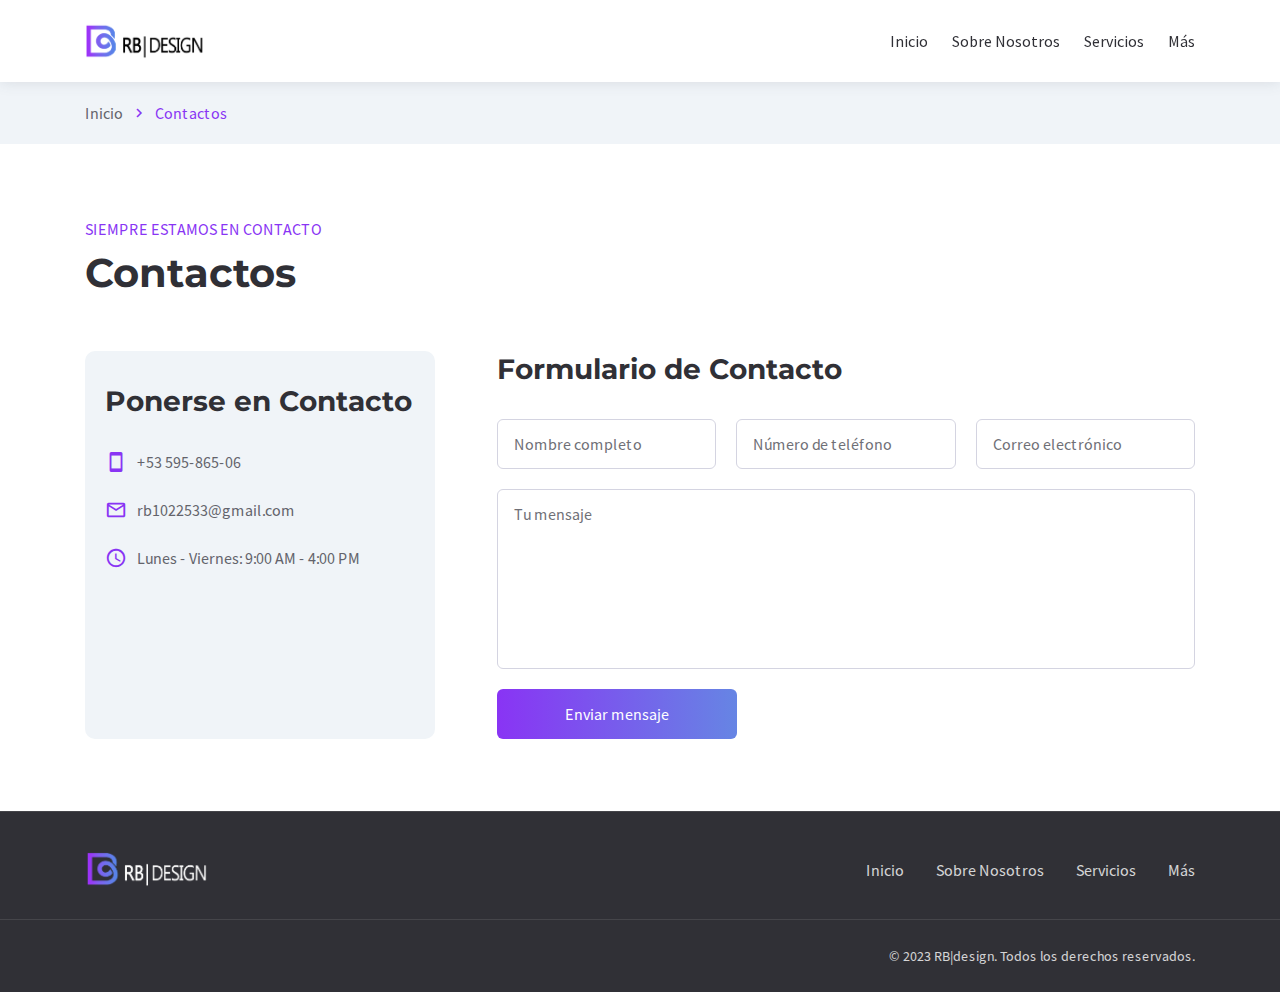
==== commit bec78b08: "prueba 9 enlaces" ====
--- a/contacts.html
+++ b/contacts.html
@@ -38,10 +38,10 @@
                 <a href="index.html">Inicio</a>
             </li>
             <li>
-                <a href="https://rb1022533.github.io/rbdesign/index.html #nosotros">Sobre Nosotros</a>
+                <a href="https://rb1022533.github.io/rbdesign/index.html/#nosotros">Sobre Nosotros</a>
             </li>
             <li>
-                <a href="https://rb1022533.github.io/rbdesign/index.html #servicios">Servicios</a>
+                <a href="https://rb1022533.github.io/rbdesign/index.html/#servicios">Servicios</a>
             </li>
             <!-- <li>
                 <a href="./index.html #testimonios">Testimonios</a>
@@ -50,7 +50,7 @@
                 <a href="tabs-and-accordions.html">Beneficios</a>
             </li> -->
             <li>
-                <a href="https://rb1022533.github.io/rbdesign/index.html #más">Más</a>
+                <a href="https://rb1022533.github.io/rbdesign/index.html/#más">Más</a>
             </li>
             <!-- <li>
                 <a href="contacts.html">Contactos</a>
@@ -100,15 +100,15 @@
             </a>
         </li>
         <li>
-            <a href="https://rb1022533.github.io/rbdesign/index.html #nosotros" data-title="Sobre Nosotros">
+            <a href="https://rb1022533.github.io/rbdesign/index.html/#nosotros" data-title="Sobre Nosotros">
                 <span>Sobre Nosotros</span>
             </a>
         </li>
         <li>
-            <a href="https://rb1022533.github.io/rbdesign/index.html #servicios" data-title="Servicios">
+            <a href="https://rb1022533.github.io/rbdesign/index.html/#servicios" data-title="Servicios">
                 <span>Servicios</span>
             </a>
-        </li>/index.html
+        </li>
         <!-- <li>
             <a href="./index.html #testimonios" data-title="Testimonios">
                 <span>Testimonios</span>
@@ -120,7 +120,7 @@
             </a>
         </li> -->
         <li>
-            <a href="https://rb1022533.github.io/rbdesign/index.html #más" data-title="Más">
+            <a href="https://rb1022533.github.io/rbdesign/index.html/#más" data-title="Más">
                 <span>Más</span>
             </a>
         </li>
@@ -301,11 +301,11 @@
                         <nav class="footer-nav">
                             <ul class="footer-mnu footer-mnu-line">
                                 <li><a href="./index.html" class="hover-link" data-title="inicio"><span>Inicio</span></a></li>
-                                <li><a href="https://rb1022533.github.io/rbdesign/index.html #nosotros" class="hover-link" data-title="Sobre Nosotros"><span>Sobre Nosotros</span></a></li>
-                                <li><a href="https://rb1022533.github.io/rbdesign/index.html #servicios" class="hover-link" data-title="Servicios"><span>Servicios</span></a></li>
+                                <li><a href="https://rb1022533.github.io/rbdesign/index.html/#nosotros" class="hover-link" data-title="Sobre Nosotros"><span>Sobre Nosotros</span></a></li>
+                                <li><a href="https://rb1022533.github.io/rbdesign/index.html/#servicios" class="hover-link" data-title="Servicios"><span>Servicios</span></a></li>
                                 <!-- <li><a href="./index.html #testimonios" class="hover-link" data-title="Testimonios"><span>Testimonios</span></a></li> -->
                                 <!-- <li><a href="./index.html #beneficios" class="hover-link" data-title="Beneficios"><span>Beneficios</span></a></li> -->
-                                <li><a href="https://rb1022533.github.io/rbdesign/index.html #más" class="hover-link" data-title="Más"><span>Más</span></a></li>
+                                <li><a href="https://rb1022533.github.io/rbdesign/index.html/#más" class="hover-link" data-title="Más"><span>Más</span></a></li>
                                 <!-- <li><a href="#!" class="hover-link" data-title="Contactos"><span>Contactos</span></a></li> -->
                             </ul>
                         </nav>
